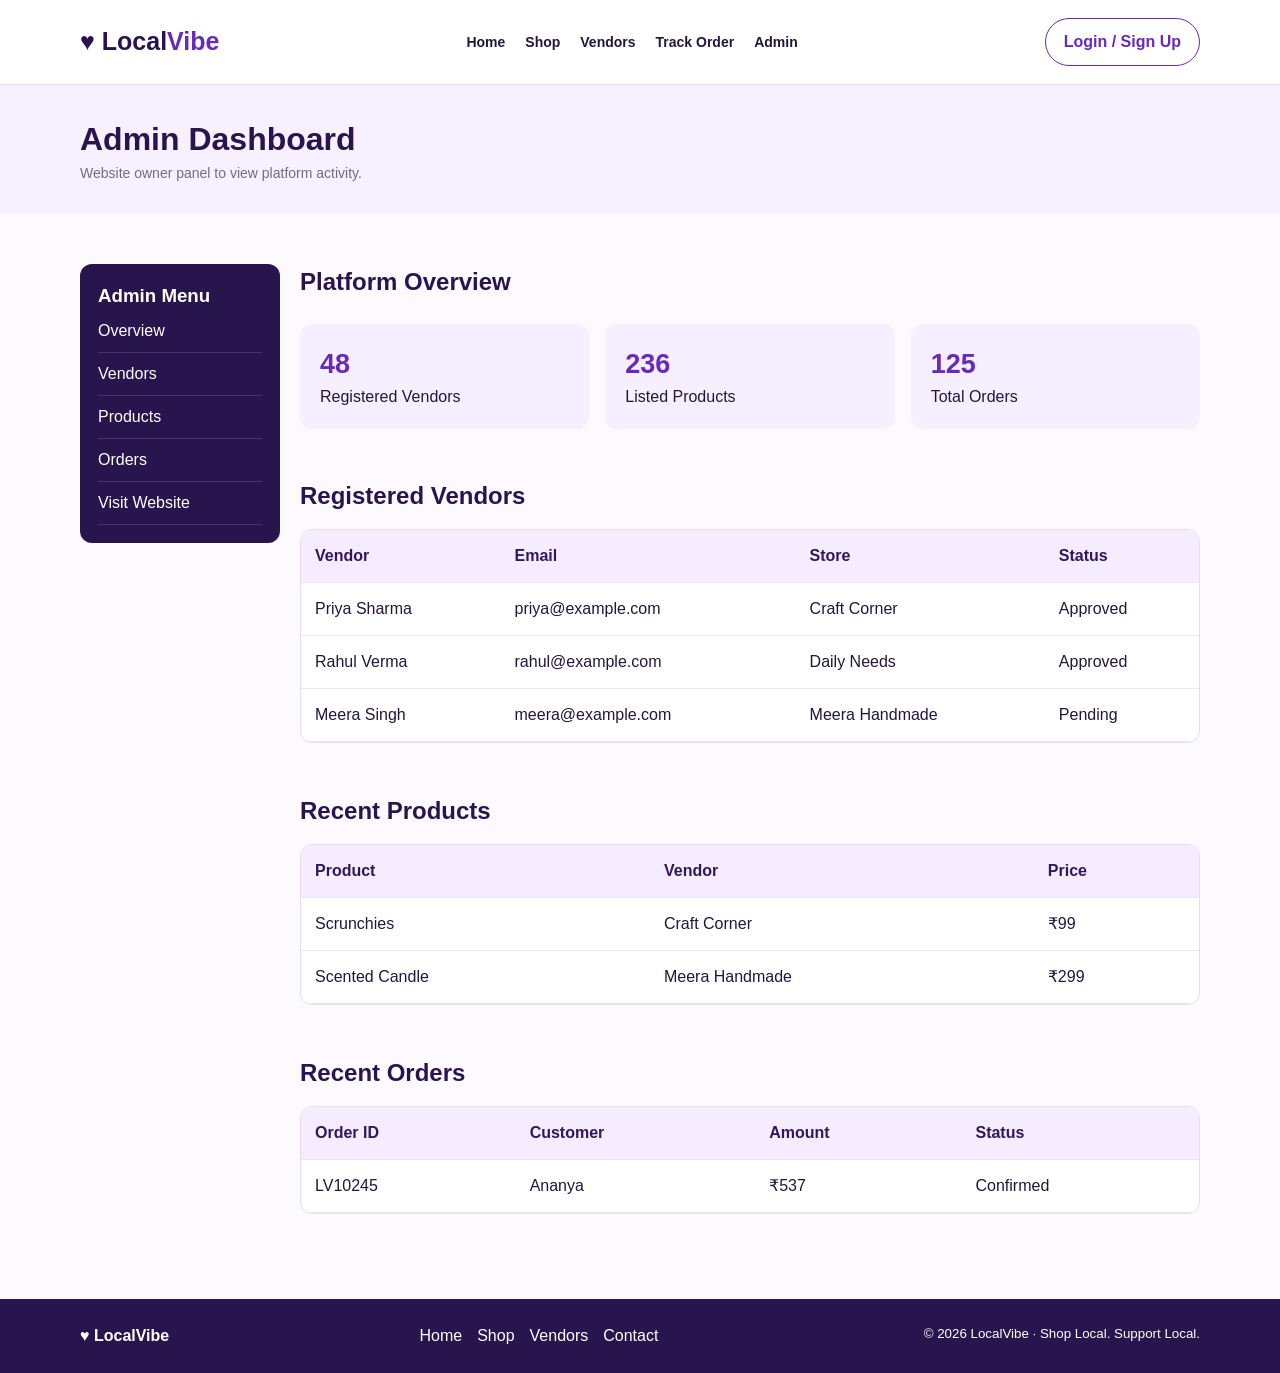
==== admin-dashboard.html @ 2d8b9b7b "Add LocalVibe frontend project pages" ====
<!DOCTYPE html><html lang="en"><head><meta charset="UTF-8"><meta name="viewport" content="width=device-width, initial-scale=1.0"><title>Admin Dashboard | LocalVibe</title><link rel="stylesheet" href="style.css"></head><body><header><div class="wrap nav"><a class="logo" href="index.html">♥ Local<span>Vibe</span></a><nav><a href="index.html">Home</a><a href="shop.html">Shop</a><a href="vendor-dashboard.html">Vendors</a><a href="tracking.html">Track Order</a><a href="admin-dashboard.html">Admin</a></nav><a class="btn outline" href="register.html">Login / Sign Up</a></div></header><section class="title"><div class="wrap"><h1>Admin Dashboard</h1><p class="muted">Website owner panel to view platform activity.</p></div></section><main class="wrap section layout"><aside class="side"><h3>Admin Menu</h3><a href="#overview">Overview</a><a href="#vendors">Vendors</a><a href="#products">Products</a><a href="#orders">Orders</a><a href="index.html">Visit Website</a></aside><div><section id="overview"><h2>Platform Overview</h2><div class="stats"><div class="stat"><strong>48</strong>Registered Vendors</div><div class="stat"><strong>236</strong>Listed Products</div><div class="stat"><strong>125</strong>Total Orders</div></div></section><section class="section" id="vendors"><h2>Registered Vendors</h2><div class="tablebox"><table><tr><th>Vendor</th><th>Email</th><th>Store</th><th>Status</th></tr><tr><td>Priya Sharma</td><td>priya@example.com</td><td>Craft Corner</td><td>Approved</td></tr><tr><td>Rahul Verma</td><td>rahul@example.com</td><td>Daily Needs</td><td>Approved</td></tr><tr><td>Meera Singh</td><td>meera@example.com</td><td>Meera Handmade</td><td>Pending</td></tr></table></div></section><section class="section" id="products"><h2>Recent Products</h2><div class="tablebox"><table><tr><th>Product</th><th>Vendor</th><th>Price</th></tr><tr><td>Scrunchies</td><td>Craft Corner</td><td>₹99</td></tr><tr><td>Scented Candle</td><td>Meera Handmade</td><td>₹299</td></tr></table></div></section><section class="section" id="orders"><h2>Recent Orders</h2><div class="tablebox"><table><tr><th>Order ID</th><th>Customer</th><th>Amount</th><th>Status</th></tr><tr><td>LV10245</td><td>Ananya</td><td>₹537</td><td>Confirmed</td></tr></table></div></section></div></main><footer><div class="wrap foot"><b>♥ LocalVibe</b><div><a href="index.html">Home</a><a href="shop.html">Shop</a><a href="vendor-dashboard.html">Vendors</a><a href="register.html">Contact</a></div><small>© 2026 LocalVibe · Shop Local. Support Local.</small></div></footer></body></html>
---- style.css ----
*{box-sizing:border-box;margin:0;padding:0}body{font-family:Arial,sans-serif;color:#24163b;background:#fcfaff;line-height:1.5}a{text-decoration:none;color:inherit}.wrap{width:min(1120px,92%);margin:auto}header{background:white;border-bottom:1px solid #e8dcf6}.nav{display:flex;justify-content:space-between;align-items:center;gap:18px;padding:18px 0;flex-wrap:wrap}.logo{font-size:25px;font-weight:bold;color:#28134e}.logo span{color:#6829bd}nav{display:flex;gap:20px;flex-wrap:wrap}nav a{font-size:14px;font-weight:bold}.btn{display:inline-block;background:#6829bd;color:white;padding:11px 18px;border-radius:25px;font-weight:bold;border:1px solid #6829bd}.outline{background:white;color:#6829bd}.hero{background:#f0e4ff;padding:45px 0}.hero-grid{display:grid;grid-template-columns:1fr 1fr;gap:28px;align-items:center}.hero h1{font-size:60px;line-height:1.05}.hero h1 span{color:#6829bd}.hero h2{margin:12px 0}.hero p{margin:12px 0 22px;color:#5e526d}.hero img{width:100%;height:300px;object-fit:cover;border-radius:18px}.features,.grid,.stats{display:grid;grid-template-columns:repeat(4,1fr);gap:16px;margin:24px 0}.feature,.card,.panel,.form{background:white;border:1px solid #e7daf5;border-radius:14px;padding:15px}.feature{text-align:center;background:#f7f0ff;font-weight:bold}.feature b{display:block;font-size:25px;color:#6829bd}.card img{width:100%;height:160px;object-fit:cover;border-radius:9px}.card h3{margin:8px 0 3px}.muted{color:#756a80;font-size:14px}.price{font-weight:bold;font-size:18px}.card .btn{padding:8px 12px;font-size:13px}.card-bottom{display:flex;justify-content:space-between;align-items:center;margin-top:9px;gap:6px}.title{background:#f7f0ff;padding:30px 0;margin-bottom:25px}.title h1{font-size:32px;color:#29154d}.section{padding:25px 0}.section h2{margin-bottom:15px;color:#29154d}.banner{background:linear-gradient(100deg,#7132c8,#b27cf0);color:white;border-radius:15px;padding:25px;margin:25px 0;display:flex;justify-content:space-between;align-items:center;gap:15px}.banner .btn{background:white;color:#6829bd}.form{max-width:550px;margin:25px auto;padding:25px}.form h2{margin-bottom:5px}label{display:block;font-weight:bold;margin:12px 0 5px;font-size:14px}input,select,textarea{width:100%;padding:11px;border:1px solid #d9cbe9;border-radius:8px;font:inherit;background:white}.form .btn{width:100%;text-align:center;margin-top:16px}button{font:inherit;cursor:pointer}.two{display:grid;grid-template-columns:1fr 1fr;gap:20px}.detail{display:grid;grid-template-columns:1fr 1fr;gap:30px;align-items:center}.detail img{width:100%;height:350px;object-fit:cover;border-radius:15px}.detail h1{font-size:32px;margin:8px 0}.tablebox{overflow:auto;border:1px solid #e7daf5;border-radius:12px;background:white}table{width:100%;border-collapse:collapse;min-width:550px}th,td{text-align:left;padding:14px;border-bottom:1px solid #eee4f7}th{background:#f5edff;color:#32175c}.stats{grid-template-columns:repeat(3,1fr)}.stat{background:#f6efff;padding:20px;border-radius:12px}.stat strong{display:block;color:#6829bd;font-size:27px}.layout{display:grid;grid-template-columns:200px 1fr;gap:20px}.side{background:#29154d;color:white;border-radius:12px;padding:18px;height:max-content}.side a{display:block;padding:9px 0;border-bottom:1px solid #ffffff25}.status{color:#267541;background:#e5f7e9;border-radius:20px;padding:5px 10px;font-size:12px}footer{background:#29154d;color:white;padding:25px 0;margin-top:35px}.foot{display:flex;justify-content:space-between;gap:15px;flex-wrap:wrap}footer a{margin-right:15px}@media(max-width:800px){.hero-grid,.detail,.two,.layout{grid-template-columns:1fr}.features,.grid{grid-template-columns:repeat(2,1fr)}.hero h1{font-size:46px}.hero img{height:230px}}@media(max-width:480px){.features,.grid,.stats{grid-template-columns:1fr 1fr}.card img{height:120px}.nav{justify-content:center}nav{justify-content:center}.banner{display:block}.banner .btn{margin-top:12px}}
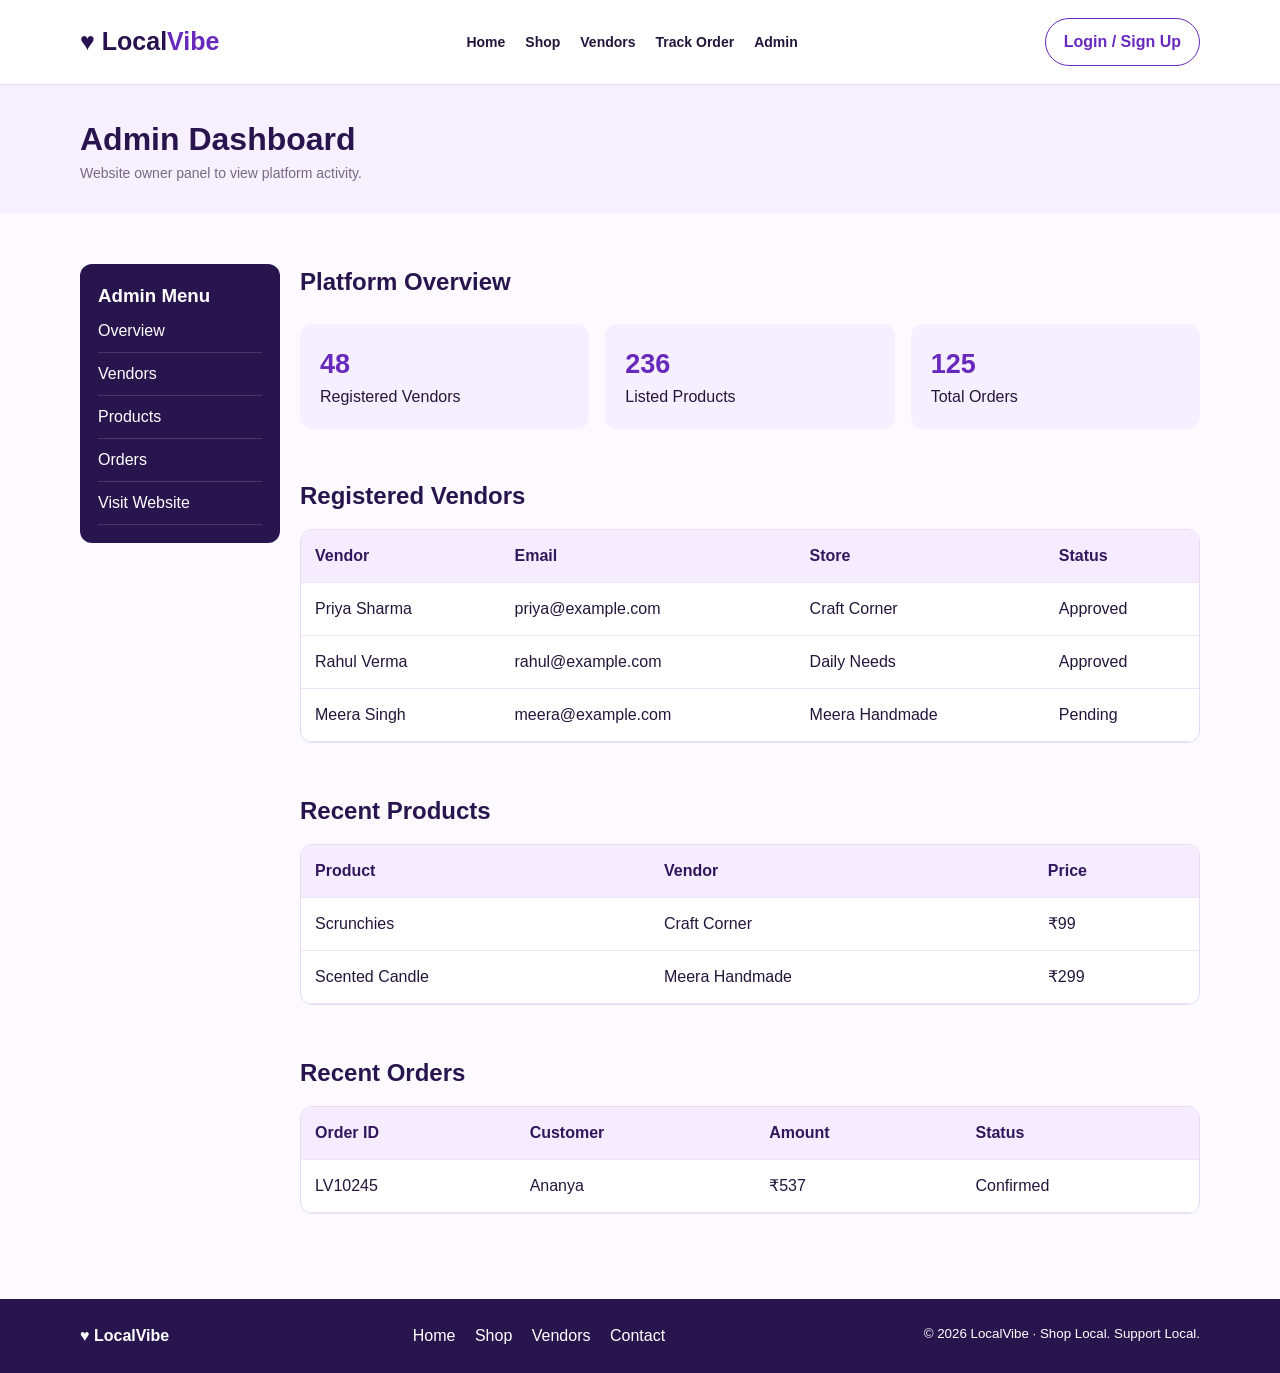
==== commit eedb0305: "Format admin dashboard HTML with readable indentation" ====
--- a/admin-dashboard.html
+++ b/admin-dashboard.html
@@ -1 +1,181 @@
-<!DOCTYPE html><html lang="en"><head><meta charset="UTF-8"><meta name="viewport" content="width=device-width, initial-scale=1.0"><title>Admin Dashboard | LocalVibe</title><link rel="stylesheet" href="style.css"></head><body><header><div class="wrap nav"><a class="logo" href="index.html">♥ Local<span>Vibe</span></a><nav><a href="index.html">Home</a><a href="shop.html">Shop</a><a href="vendor-dashboard.html">Vendors</a><a href="tracking.html">Track Order</a><a href="admin-dashboard.html">Admin</a></nav><a class="btn outline" href="register.html">Login / Sign Up</a></div></header><section class="title"><div class="wrap"><h1>Admin Dashboard</h1><p class="muted">Website owner panel to view platform activity.</p></div></section><main class="wrap section layout"><aside class="side"><h3>Admin Menu</h3><a href="#overview">Overview</a><a href="#vendors">Vendors</a><a href="#products">Products</a><a href="#orders">Orders</a><a href="index.html">Visit Website</a></aside><div><section id="overview"><h2>Platform Overview</h2><div class="stats"><div class="stat"><strong>48</strong>Registered Vendors</div><div class="stat"><strong>236</strong>Listed Products</div><div class="stat"><strong>125</strong>Total Orders</div></div></section><section class="section" id="vendors"><h2>Registered Vendors</h2><div class="tablebox"><table><tr><th>Vendor</th><th>Email</th><th>Store</th><th>Status</th></tr><tr><td>Priya Sharma</td><td>priya@example.com</td><td>Craft Corner</td><td>Approved</td></tr><tr><td>Rahul Verma</td><td>rahul@example.com</td><td>Daily Needs</td><td>Approved</td></tr><tr><td>Meera Singh</td><td>meera@example.com</td><td>Meera Handmade</td><td>Pending</td></tr></table></div></section><section class="section" id="products"><h2>Recent Products</h2><div class="tablebox"><table><tr><th>Product</th><th>Vendor</th><th>Price</th></tr><tr><td>Scrunchies</td><td>Craft Corner</td><td>₹99</td></tr><tr><td>Scented Candle</td><td>Meera Handmade</td><td>₹299</td></tr></table></div></section><section class="section" id="orders"><h2>Recent Orders</h2><div class="tablebox"><table><tr><th>Order ID</th><th>Customer</th><th>Amount</th><th>Status</th></tr><tr><td>LV10245</td><td>Ananya</td><td>₹537</td><td>Confirmed</td></tr></table></div></section></div></main><footer><div class="wrap foot"><b>♥ LocalVibe</b><div><a href="index.html">Home</a><a href="shop.html">Shop</a><a href="vendor-dashboard.html">Vendors</a><a href="register.html">Contact</a></div><small>© 2026 LocalVibe · Shop Local. Support Local.</small></div></footer></body></html>+<!DOCTYPE html>
+<html lang="en">
+<head>
+    <meta charset="UTF-8">
+    <meta name="viewport" content="width=device-width, initial-scale=1.0">
+    <title>Admin Dashboard | LocalVibe</title>
+    <link rel="stylesheet" href="style.css">
+</head>
+
+<body>
+
+    <!-- Website Header -->
+    <header>
+        <div class="wrap nav">
+            <a class="logo" href="index.html">♥ Local<span>Vibe</span></a>
+
+            <nav>
+                <a href="index.html">Home</a>
+                <a href="shop.html">Shop</a>
+                <a href="vendor-dashboard.html">Vendors</a>
+                <a href="tracking.html">Track Order</a>
+                <a href="admin-dashboard.html">Admin</a>
+            </nav>
+
+            <a class="btn outline" href="register.html">Login / Sign Up</a>
+        </div>
+    </header>
+
+    <!-- Page Heading -->
+    <section class="title">
+        <div class="wrap">
+            <h1>Admin Dashboard</h1>
+            <p class="muted">Website owner panel to view platform activity.</p>
+        </div>
+    </section>
+
+    <!-- Dashboard Content -->
+    <main class="wrap section layout">
+
+        <!-- Sidebar Menu -->
+        <aside class="side">
+            <h3>Admin Menu</h3>
+            <a href="#overview">Overview</a>
+            <a href="#vendors">Vendors</a>
+            <a href="#products">Products</a>
+            <a href="#orders">Orders</a>
+            <a href="index.html">Visit Website</a>
+        </aside>
+
+        <div>
+
+            <!-- Platform Overview -->
+            <section id="overview">
+                <h2>Platform Overview</h2>
+
+                <div class="stats">
+                    <div class="stat">
+                        <strong>48</strong>
+                        Registered Vendors
+                    </div>
+
+                    <div class="stat">
+                        <strong>236</strong>
+                        Listed Products
+                    </div>
+
+                    <div class="stat">
+                        <strong>125</strong>
+                        Total Orders
+                    </div>
+                </div>
+            </section>
+
+            <!-- Registered Vendors -->
+            <section class="section" id="vendors">
+                <h2>Registered Vendors</h2>
+
+                <div class="tablebox">
+                    <table>
+                        <tr>
+                            <th>Vendor</th>
+                            <th>Email</th>
+                            <th>Store</th>
+                            <th>Status</th>
+                        </tr>
+
+                        <tr>
+                            <td>Priya Sharma</td>
+                            <td>priya@example.com</td>
+                            <td>Craft Corner</td>
+                            <td>Approved</td>
+                        </tr>
+
+                        <tr>
+                            <td>Rahul Verma</td>
+                            <td>rahul@example.com</td>
+                            <td>Daily Needs</td>
+                            <td>Approved</td>
+                        </tr>
+
+                        <tr>
+                            <td>Meera Singh</td>
+                            <td>meera@example.com</td>
+                            <td>Meera Handmade</td>
+                            <td>Pending</td>
+                        </tr>
+                    </table>
+                </div>
+            </section>
+
+            <!-- Recent Products -->
+            <section class="section" id="products">
+                <h2>Recent Products</h2>
+
+                <div class="tablebox">
+                    <table>
+                        <tr>
+                            <th>Product</th>
+                            <th>Vendor</th>
+                            <th>Price</th>
+                        </tr>
+
+                        <tr>
+                            <td>Scrunchies</td>
+                            <td>Craft Corner</td>
+                            <td>₹99</td>
+                        </tr>
+
+                        <tr>
+                            <td>Scented Candle</td>
+                            <td>Meera Handmade</td>
+                            <td>₹299</td>
+                        </tr>
+                    </table>
+                </div>
+            </section>
+
+            <!-- Recent Orders -->
+            <section class="section" id="orders">
+                <h2>Recent Orders</h2>
+
+                <div class="tablebox">
+                    <table>
+                        <tr>
+                            <th>Order ID</th>
+                            <th>Customer</th>
+                            <th>Amount</th>
+                            <th>Status</th>
+                        </tr>
+
+                        <tr>
+                            <td>LV10245</td>
+                            <td>Ananya</td>
+                            <td>₹537</td>
+                            <td>Confirmed</td>
+                        </tr>
+                    </table>
+                </div>
+            </section>
+
+        </div>
+    </main>
+
+    <!-- Website Footer -->
+    <footer>
+        <div class="wrap foot">
+            <b>♥ LocalVibe</b>
+
+            <div>
+                <a href="index.html">Home</a>
+                <a href="shop.html">Shop</a>
+                <a href="vendor-dashboard.html">Vendors</a>
+                <a href="register.html">Contact</a>
+            </div>
+
+            <small>© 2026 LocalVibe · Shop Local. Support Local.</small>
+        </div>
+    </footer>
+
+</body>
+</html>
--- a/style.css
+++ b/style.css
@@ -1 +1,26 @@
-*{box-sizing:border-box;margin:0;padding:0}body{font-family:Arial,sans-serif;color:#24163b;background:#fcfaff;line-height:1.5}a{text-decoration:none;color:inherit}.wrap{width:min(1120px,92%);margin:auto}header{background:white;border-bottom:1px solid #e8dcf6}.nav{display:flex;justify-content:space-between;align-items:center;gap:18px;padding:18px 0;flex-wrap:wrap}.logo{font-size:25px;font-weight:bold;color:#28134e}.logo span{color:#6829bd}nav{display:flex;gap:20px;flex-wrap:wrap}nav a{font-size:14px;font-weight:bold}.btn{display:inline-block;background:#6829bd;color:white;padding:11px 18px;border-radius:25px;font-weight:bold;border:1px solid #6829bd}.outline{background:white;color:#6829bd}.hero{background:#f0e4ff;padding:45px 0}.hero-grid{display:grid;grid-template-columns:1fr 1fr;gap:28px;align-items:center}.hero h1{font-size:60px;line-height:1.05}.hero h1 span{color:#6829bd}.hero h2{margin:12px 0}.hero p{margin:12px 0 22px;color:#5e526d}.hero img{width:100%;height:300px;object-fit:cover;border-radius:18px}.features,.grid,.stats{display:grid;grid-template-columns:repeat(4,1fr);gap:16px;margin:24px 0}.feature,.card,.panel,.form{background:white;border:1px solid #e7daf5;border-radius:14px;padding:15px}.feature{text-align:center;background:#f7f0ff;font-weight:bold}.feature b{display:block;font-size:25px;color:#6829bd}.card img{width:100%;height:160px;object-fit:cover;border-radius:9px}.card h3{margin:8px 0 3px}.muted{color:#756a80;font-size:14px}.price{font-weight:bold;font-size:18px}.card .btn{padding:8px 12px;font-size:13px}.card-bottom{display:flex;justify-content:space-between;align-items:center;margin-top:9px;gap:6px}.title{background:#f7f0ff;padding:30px 0;margin-bottom:25px}.title h1{font-size:32px;color:#29154d}.section{padding:25px 0}.section h2{margin-bottom:15px;color:#29154d}.banner{background:linear-gradient(100deg,#7132c8,#b27cf0);color:white;border-radius:15px;padding:25px;margin:25px 0;display:flex;justify-content:space-between;align-items:center;gap:15px}.banner .btn{background:white;color:#6829bd}.form{max-width:550px;margin:25px auto;padding:25px}.form h2{margin-bottom:5px}label{display:block;font-weight:bold;margin:12px 0 5px;font-size:14px}input,select,textarea{width:100%;padding:11px;border:1px solid #d9cbe9;border-radius:8px;font:inherit;background:white}.form .btn{width:100%;text-align:center;margin-top:16px}button{font:inherit;cursor:pointer}.two{display:grid;grid-template-columns:1fr 1fr;gap:20px}.detail{display:grid;grid-template-columns:1fr 1fr;gap:30px;align-items:center}.detail img{width:100%;height:350px;object-fit:cover;border-radius:15px}.detail h1{font-size:32px;margin:8px 0}.tablebox{overflow:auto;border:1px solid #e7daf5;border-radius:12px;background:white}table{width:100%;border-collapse:collapse;min-width:550px}th,td{text-align:left;padding:14px;border-bottom:1px solid #eee4f7}th{background:#f5edff;color:#32175c}.stats{grid-template-columns:repeat(3,1fr)}.stat{background:#f6efff;padding:20px;border-radius:12px}.stat strong{display:block;color:#6829bd;font-size:27px}.layout{display:grid;grid-template-columns:200px 1fr;gap:20px}.side{background:#29154d;color:white;border-radius:12px;padding:18px;height:max-content}.side a{display:block;padding:9px 0;border-bottom:1px solid #ffffff25}.status{color:#267541;background:#e5f7e9;border-radius:20px;padding:5px 10px;font-size:12px}footer{background:#29154d;color:white;padding:25px 0;margin-top:35px}.foot{display:flex;justify-content:space-between;gap:15px;flex-wrap:wrap}footer a{margin-right:15px}@media(max-width:800px){.hero-grid,.detail,.two,.layout{grid-template-columns:1fr}.features,.grid{grid-template-columns:repeat(2,1fr)}.hero h1{font-size:46px}.hero img{height:230px}}@media(max-width:480px){.features,.grid,.stats{grid-template-columns:1fr 1fr}.card img{height:120px}.nav{justify-content:center}nav{justify-content:center}.banner{display:block}.banner .btn{margin-top:12px}}+*{box-sizing:border-box;margin:0;padding:0}body{font-family:Arial,sans-serif;color:#24163b;background:#fcfaff;line-height:1.5}a{text-decoration:none;color:inherit}.wrap{width:min(1120px,92%);margin:auto}header{background:white;border-bottom:1px solid #e8dcf6}.nav{display:flex;justify-content:space-between;align-items:center;gap:18px;padding:18px 0;flex-wrap:wrap}.logo{font-size:25px;font-weight:bold;color:#28134e}.logo span{color:#6829bd}nav{display:flex;gap:20px;flex-wrap:wrap}nav a{font-size:14px;font-weight:bold}.btn{display:inline-block;background:#6829bd;color:white;padding:11px 18px;border-radius:25px;font-weight:bold;border:1px solid #6829bd}.outline{background:white;color:#6829bd}.hero{background:#f0e4ff;padding:45px 0}.hero-grid{display:grid;grid-template-columns:1fr 1fr;gap:28px;align-items:center}.hero h1{font-size:60px;line-height:1.05}.hero h1 span{color:#6829bd}.hero h2{margin:12px 0}.hero p{margin:12px 0 22px;color:#5e526d}.hero img{width:100%;height:300px;object-fit:cover;border-radius:18px}.features,.grid,.stats{display:grid;grid-template-columns:repeat(4,1fr);gap:16px;margin:24px 0}.feature,.card,.panel,.form{background:white;border:1px solid #e7daf5;border-radius:14px;padding:15px}.feature{text-align:center;background:#f7f0ff;font-weight:bold}.feature b{display:block;font-size:25px;color:#6829bd}.card img{width:100%;height:160px;object-fit:cover;border-radius:9px}.card h3{margin:8px 0 3px}.muted{color:#756a80;font-size:14px}.price{font-weight:bold;font-size:18px}.card .btn{padding:8px 12px;font-size:13px}.card-bottom{display:flex;justify-content:space-between;align-items:center;margin-top:9px;gap:6px}.title{background:#f7f0ff;padding:30px 0;margin-bottom:25px}.title h1{font-size:32px;color:#29154d}.section{padding:25px 0}.section h2{margin-bottom:15px;color:#29154d}.banner{background:linear-gradient(100deg,#7132c8,#b27cf0);color:white;border-radius:15px;padding:25px;margin:25px 0;display:flex;justify-content:space-between;align-items:center;gap:15px}.banner .btn{background:white;color:#6829bd}.form{max-width:550px;margin:25px auto;padding:25px}.form h2{margin-bottom:5px}label{display:block;font-weight:bold;margin:12px 0 5px;font-size:14px}input,select,textarea{width:100%;padding:11px;border:1px solid #d9cbe9;border-radius:8px;font:inherit;background:white}.form .btn{width:100%;text-align:center;margin-top:16px}button{font:inherit;cursor:pointer}.two{display:grid;grid-template-columns:1fr 1fr;gap:20px}.detail{display:grid;grid-template-columns:1fr 1fr;gap:30px;align-items:center}.detail img{width:100%;height:350px;object-fit:cover;border-radius:15px}.detail h1{font-size:32px;margin:8px 0}.tablebox{overflow:auto;border:1px solid #e7daf5;border-radius:12px;background:white}table{width:100%;border-collapse:collapse;min-width:550px}th,td{text-align:left;padding:14px;border-bottom:1px solid #eee4f7}th{background:#f5edff;color:#32175c}.stats{grid-template-columns:repeat(3,1fr)}.stat{background:#f6efff;padding:20px;border-radius:12px}.stat strong{display:block;color:#6829bd;font-size:27px}.layout{display:grid;grid-template-columns:200px 1fr;gap:20px}.side{background:#29154d;color:white;border-radius:12px;padding:18px;height:max-content}.side a{display:block;padding:9px 0;border-bottom:1px solid #ffffff25}.status{color:#267541;background:#e5f7e9;border-radius:20px;padding:5px 10px;font-size:12px}footer{background:#29154d;color:white;padding:25px 0;margin-top:35px}.foot{display:flex;justify-content:space-between;gap:15px;flex-wrap:wrap}footer a{margin-right:15px}@media(max-width:800px){.hero-grid,.detail,.two,.layout{grid-template-columns:1fr}.features,.grid{grid-template-columns:repeat(2,1fr)}.hero h1{font-size:46px}.hero img{height:230px}}@media(max-width:480px){.features,.grid,.stats{grid-template-columns:1fr 1fr}.card img{height:120px}.nav{justify-content:center}nav{justify-content:center}.banner{display:block}.banner .btn{margin-top:12px}}
+/* Vendor entry and product portal */
+.vendor-entry{min-height:100vh;background:linear-gradient(135deg,#f7efff,#eee1ff);display:flex;flex-direction:column;justify-content:center;align-items:center;padding:28px 15px}.entry-card,.auth-card{width:min(680px,100%);background:#fff;border:1px solid #e6d8f6;border-radius:22px;padding:42px;box-shadow:0 15px 45px #4b267018;text-align:center}.entry-logo{display:inline-block;margin-bottom:25px}.entry-icon{width:62px;height:62px;border-radius:18px;background:#f0e4ff;color:#6829bd;font-size:34px;display:grid;place-items:center;margin:0 auto 18px}.eyebrow{font-size:12px;letter-spacing:2px;font-weight:bold;color:#7b43bd;margin:8px 0}.entry-card h1{font-size:40px;line-height:1.15;color:#29154d;margin:12px 0}.entry-card h1 span{color:#793bc5}.entry-text{max-width:480px;margin:0 auto;color:#756a80}.entry-actions{display:flex;justify-content:center;gap:12px;flex-wrap:wrap;margin:28px 0 18px}.entry-actions .btn{min-width:190px}.entry-note,.demo-note{font-size:12px;color:#81758e;margin-top:18px}.entry-footer{color:#766783;font-size:12px;margin-top:22px}.auth-card{text-align:left;width:min(540px,100%)}.auth-card>.logo{display:inline-block;margin-bottom:24px}.auth-card h1{font-size:30px;color:#29154d;margin:4px 0}.auth-card form{margin-top:18px}.auth-card .full{width:100%;margin-top:22px;text-align:center}.auth-bottom{text-align:center;margin-top:20px;font-size:14px}.auth-bottom a,.back-link{color:#6829bd;font-weight:bold}.back-link{display:block;text-align:center;margin-top:15px;font-size:13px}.signup-card{width:min(720px,100%)}.signup-card .two{gap:0 18px}.dashboard-welcome,.section-heading{display:flex;justify-content:space-between;align-items:center;gap:15px;flex-wrap:wrap}.product-form-panel{padding:25px}.product-form-panel h2{margin:3px 0}.product-fields{display:grid;grid-template-columns:1fr 1fr;gap:4px 20px;margin-top:12px}.product-fields .wide{grid-column:1/-1}.form-actions{display:flex;gap:10px;flex-wrap:wrap;margin-top:20px}.section-heading{margin-bottom:14px}.section-heading h2{margin-bottom:2px}@media(max-width:600px){.entry-card,.auth-card{padding:26px 20px}.entry-card h1{font-size:32px}.product-fields,.signup-card .two{grid-template-columns:1fr}.product-fields .wide{grid-column:auto}.dashboard-welcome .btn{width:100%;text-align:center}}
+
+/* Split-screen vendor login inspired by the supplied reference */
+.login-screen{min-height:100vh;background:#f8f4fb;padding:18px;display:flex;align-items:center;justify-content:center;color:#21143b}
+.login-shell{width:min(1450px,100%);min-height:calc(100vh - 36px);display:grid;grid-template-columns:1.04fr .96fr;background:#fff;border-radius:18px;overflow:hidden;box-shadow:0 12px 50px #29154d16}
+.login-promo{position:relative;min-height:760px;padding:42px 48px 30px;background:radial-gradient(circle at 20% 25%,#fff 0,#fff8ff 38%,transparent 70%),linear-gradient(145deg,#f2e6ff,#e7d5ff 60%,#d6b8fa);display:flex;flex-direction:column;overflow:hidden}
+.promo-top{display:flex;justify-content:space-between;align-items:center;gap:12px}.promo-logo{font-size:30px}.promo-tag{font-size:10px;letter-spacing:1.6px;color:#7041a9;border:1px solid #cbb1e7;padding:8px 12px;border-radius:20px;font-weight:bold}
+.promo-copy{position:relative;z-index:2;margin-top:85px;max-width:540px}.promo-copy .eyebrow{font-size:12px}.promo-copy h1{font-size:clamp(43px,5vw,70px);line-height:1.02;letter-spacing:-2px;color:#21143b;margin:12px 0 18px}.promo-copy h1 span{color:#7838c4}.promo-copy>p:last-child{font-size:17px;line-height:1.7;color:#655574;max-width:480px}
+.promo-products{position:relative;display:flex;align-items:end;gap:15px;margin-top:auto;padding-top:50px;min-height:265px}.promo-product{background:#fff;padding:9px 9px 12px;border-radius:13px;box-shadow:0 12px 28px #4b267022;width:31%;transform:rotate(-5deg)}.promo-product img{width:100%;height:145px;object-fit:cover;border-radius:8px}.promo-product span{display:block;font-size:12px;font-weight:bold;color:#392052;padding:9px 3px 0}.product-two{transform:translateY(-24px) rotate(4deg)}.product-three{transform:rotate(-2deg)}
+.promo-bottom{display:flex;justify-content:space-between;align-items:center;color:#6f42a2;font-size:11px;letter-spacing:2px;font-weight:bold;margin-top:35px}
+.login-side{padding:50px 7%;display:flex;flex-direction:column;justify-content:center;align-items:center;background:#fffafc}.login-box{width:min(440px,100%)}.login-heading{text-align:center;margin-bottom:30px}.login-symbol{width:58px;height:58px;margin:0 auto 16px;display:grid;place-items:center;border-radius:18px;background:#f1e5ff;color:#7136b9;font-size:30px}.login-heading h2{font-size:32px;color:#21143b;margin:5px 0}.login-subtitle{color:#81758e;font-size:14px}.login-box label{font-size:13px;color:#39264f;margin:18px 0 7px}.login-box input,.login-box select{height:54px;border:1px solid #e7dced;background:#faf6fb;border-radius:10px;padding:0 16px;font-size:14px}.login-box input:focus,.login-box select:focus{outline:2px solid #d9baf7;border-color:#9a65d0}.login-submit{width:100%;height:55px;margin-top:27px;border:0;border-radius:10px;background:#7136b9;color:#fff;font-weight:bold;font-size:16px;display:flex;align-items:center;justify-content:center;gap:12px}.login-submit span,.signup-link span{font-size:20px}.login-divider{display:flex;align-items:center;gap:12px;margin:28px 0 17px;color:#988aa5;font-size:10px;letter-spacing:1.5px;font-weight:bold}.login-divider:before,.login-divider:after{content:"";height:1px;background:#eee5f2;flex:1}.signup-link{display:flex;justify-content:center;align-items:center;gap:10px;width:100%;padding:14px;border:1px solid #cdb2e8;border-radius:10px;color:#6730a9;font-weight:bold}.login-demo{text-align:center;color:#9a8fa2;font-size:11px;line-height:1.5;margin-top:24px}.login-footer{font-size:11px;color:#9a8fa2;margin-top:45px}.login-brand-mobile{display:none}
+@media(max-width:850px){.login-screen{padding:0}.login-shell{min-height:100vh;border-radius:0;grid-template-columns:1fr}.login-promo{min-height:520px;padding:28px}.promo-copy{margin-top:50px}.promo-copy h1{font-size:48px}.promo-products{min-height:190px;padding-top:25px}.promo-product img{height:100px}.login-side{padding:45px 25px}.login-footer{margin-top:28px}}
+@media(max-width:480px){.login-promo{min-height:490px;padding:23px}.promo-tag{display:none}.promo-copy{margin-top:42px}.promo-copy h1{font-size:42px}.promo-copy>p:last-child{font-size:14px}.promo-products{gap:8px;min-height:160px}.promo-product{padding:6px}.promo-product img{height:78px}.promo-product span{font-size:10px}.login-heading h2{font-size:28px}}
+
+/* LocalVibe original brand lockup */
+.brand-lockup{display:inline-flex;align-items:center;gap:10px;text-decoration:none;white-space:nowrap}
+.brand-bag{width:48px;height:48px;display:block;flex:none}
+.brand-name{font-size:34px;font-weight:800;letter-spacing:-1.2px;color:#17112c;line-height:1}
+.brand-name span{color:#7132c8}
+.promo-logo{font-size:inherit}
+@media(max-width:480px){.brand-bag{width:40px;height:40px}.brand-name{font-size:29px}}
+
+/* Consistent LocalVibe logo spacing on vendor signup/login cards */
+.auth-card>.brand-lockup{display:inline-flex;margin-bottom:24px}
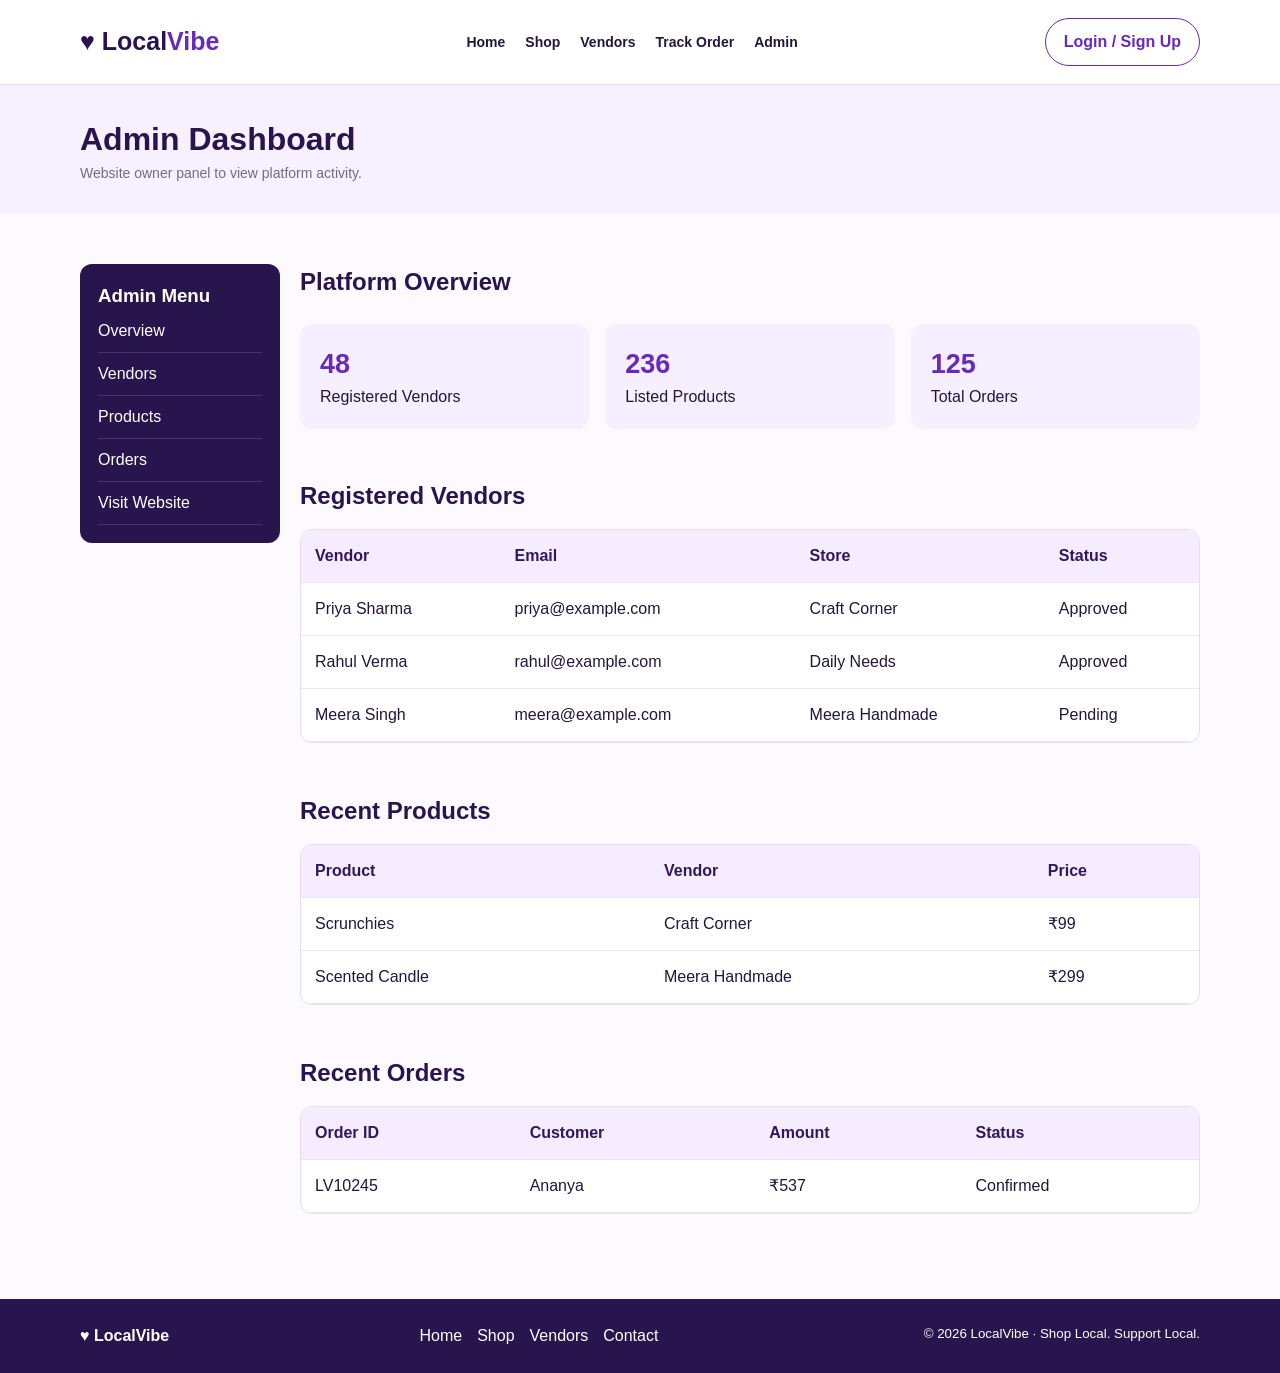
==== commit e4ea7137: "Format project source code with readable indentation" ====
--- a/admin-dashboard.html
+++ b/admin-dashboard.html
@@ -1,181 +1,220 @@
 <!DOCTYPE html>
 <html lang="en">
-<head>
-    <meta charset="UTF-8">
-    <meta name="viewport" content="width=device-width, initial-scale=1.0">
-    <title>Admin Dashboard | LocalVibe</title>
-    <link rel="stylesheet" href="style.css">
-</head>
-
-<body>
-
-    <!-- Website Header -->
-    <header>
-        <div class="wrap nav">
-            <a class="logo" href="index.html">♥ Local<span>Vibe</span></a>
-
-            <nav>
-                <a href="index.html">Home</a>
-                <a href="shop.html">Shop</a>
-                <a href="vendor-dashboard.html">Vendors</a>
-                <a href="tracking.html">Track Order</a>
-                <a href="admin-dashboard.html">Admin</a>
-            </nav>
-
-            <a class="btn outline" href="register.html">Login / Sign Up</a>
-        </div>
-    </header>
-
-    <!-- Page Heading -->
-    <section class="title">
-        <div class="wrap">
-            <h1>Admin Dashboard</h1>
-            <p class="muted">Website owner panel to view platform activity.</p>
-        </div>
-    </section>
-
-    <!-- Dashboard Content -->
-    <main class="wrap section layout">
-
-        <!-- Sidebar Menu -->
-        <aside class="side">
-            <h3>Admin Menu</h3>
-            <a href="#overview">Overview</a>
-            <a href="#vendors">Vendors</a>
-            <a href="#products">Products</a>
-            <a href="#orders">Orders</a>
-            <a href="index.html">Visit Website</a>
-        </aside>
-
-        <div>
-
-            <!-- Platform Overview -->
-            <section id="overview">
-                <h2>Platform Overview</h2>
-
-                <div class="stats">
-                    <div class="stat">
-                        <strong>48</strong>
+    <head>
+        <meta charset="UTF-8">
+        <meta name="viewport" content="width=device-width, initial-scale=1.0">
+        <title>
+            Admin Dashboard | LocalVibe
+        </title>
+        <link rel="stylesheet" href="style.css">
+    </head>
+    <body>
+        <!-- Website Header -->
+        <header>
+            <div class="wrap nav">
+                <a class="logo" href="index.html">♥ Local<span>Vibe</span></a>
+                <nav>
+                    <a href="index.html">Home</a><a href="shop.html">Shop</a><a href="vendor-dashboard.html">Vendors</a><a href="tracking.html">Track Order</a><a href="admin-dashboard.html">Admin</a>
+                </nav>
+                <a class="btn outline" href="register.html">Login / Sign Up</a>
+            </div>
+        </header>
+        <!-- Page Heading -->
+        <section class="title">
+            <div class="wrap">
+                <h1>
+                    Admin Dashboard
+                </h1>
+                <p class="muted">
+                    Website owner panel to view platform activity.
+                </p>
+            </div>
+        </section>
+        <!-- Dashboard Content -->
+        <main class="wrap section layout">
+            <!-- Sidebar Menu -->
+            <aside class="side">
+                <h3>
+                    Admin Menu
+                </h3>
+                <a href="#overview">Overview</a><a href="#vendors">Vendors</a><a href="#products">Products</a><a href="#orders">Orders</a><a href="index.html">Visit Website</a>
+            </aside>
+            <div>
+                <!-- Platform Overview -->
+                <section id="overview">
+                    <h2>
+                        Platform Overview
+                    </h2>
+                    <div class="stats">
+                        <div class="stat">
+                            <strong>48</strong> Registered Vendors
+                        </div>
+                        <div class="stat">
+                            <strong>236</strong> Listed Products
+                        </div>
+                        <div class="stat">
+                            <strong>125</strong> Total Orders
+                        </div>
+                    </div>
+                </section>
+                <!-- Registered Vendors -->
+                <section class="section" id="vendors">
+                    <h2>
                         Registered Vendors
-                    </div>
-
-                    <div class="stat">
-                        <strong>236</strong>
-                        Listed Products
-                    </div>
-
-                    <div class="stat">
-                        <strong>125</strong>
-                        Total Orders
-                    </div>
+                    </h2>
+                    <div class="tablebox">
+                        <table>
+                            <tr>
+                                <th>
+                                    Vendor
+                                </th>
+                                <th>
+                                    Email
+                                </th>
+                                <th>
+                                    Store
+                                </th>
+                                <th>
+                                    Status
+                                </th>
+                            </tr>
+                            <tr>
+                                <td>
+                                    Priya Sharma
+                                </td>
+                                <td>
+                                    priya@example.com
+                                </td>
+                                <td>
+                                    Craft Corner
+                                </td>
+                                <td>
+                                    Approved
+                                </td>
+                            </tr>
+                            <tr>
+                                <td>
+                                    Rahul Verma
+                                </td>
+                                <td>
+                                    rahul@example.com
+                                </td>
+                                <td>
+                                    Daily Needs
+                                </td>
+                                <td>
+                                    Approved
+                                </td>
+                            </tr>
+                            <tr>
+                                <td>
+                                    Meera Singh
+                                </td>
+                                <td>
+                                    meera@example.com
+                                </td>
+                                <td>
+                                    Meera Handmade
+                                </td>
+                                <td>
+                                    Pending
+                                </td>
+                            </tr>
+                        </table>
+                    </div>
+                </section>
+                <!-- Recent Products -->
+                <section class="section" id="products">
+                    <h2>
+                        Recent Products
+                    </h2>
+                    <div class="tablebox">
+                        <table>
+                            <tr>
+                                <th>
+                                    Product
+                                </th>
+                                <th>
+                                    Vendor
+                                </th>
+                                <th>
+                                    Price
+                                </th>
+                            </tr>
+                            <tr>
+                                <td>
+                                    Scrunchies
+                                </td>
+                                <td>
+                                    Craft Corner
+                                </td>
+                                <td>
+                                    ₹99
+                                </td>
+                            </tr>
+                            <tr>
+                                <td>
+                                    Scented Candle
+                                </td>
+                                <td>
+                                    Meera Handmade
+                                </td>
+                                <td>
+                                    ₹299
+                                </td>
+                            </tr>
+                        </table>
+                    </div>
+                </section>
+                <!-- Recent Orders -->
+                <section class="section" id="orders">
+                    <h2>
+                        Recent Orders
+                    </h2>
+                    <div class="tablebox">
+                        <table>
+                            <tr>
+                                <th>
+                                    Order ID
+                                </th>
+                                <th>
+                                    Customer
+                                </th>
+                                <th>
+                                    Amount
+                                </th>
+                                <th>
+                                    Status
+                                </th>
+                            </tr>
+                            <tr>
+                                <td>
+                                    LV10245
+                                </td>
+                                <td>
+                                    Ananya
+                                </td>
+                                <td>
+                                    ₹537
+                                </td>
+                                <td>
+                                    Confirmed
+                                </td>
+                            </tr>
+                        </table>
+                    </div>
+                </section>
+            </div>
+        </main>
+        <!-- Website Footer -->
+        <footer>
+            <div class="wrap foot">
+                <b>♥ LocalVibe</b>
+                <div>
+                    <a href="index.html">Home</a><a href="shop.html">Shop</a><a href="vendor-dashboard.html">Vendors</a><a href="register.html">Contact</a>
                 </div>
-            </section>
-
-            <!-- Registered Vendors -->
-            <section class="section" id="vendors">
-                <h2>Registered Vendors</h2>
-
-                <div class="tablebox">
-                    <table>
-                        <tr>
-                            <th>Vendor</th>
-                            <th>Email</th>
-                            <th>Store</th>
-                            <th>Status</th>
-                        </tr>
-
-                        <tr>
-                            <td>Priya Sharma</td>
-                            <td>priya@example.com</td>
-                            <td>Craft Corner</td>
-                            <td>Approved</td>
-                        </tr>
-
-                        <tr>
-                            <td>Rahul Verma</td>
-                            <td>rahul@example.com</td>
-                            <td>Daily Needs</td>
-                            <td>Approved</td>
-                        </tr>
-
-                        <tr>
-                            <td>Meera Singh</td>
-                            <td>meera@example.com</td>
-                            <td>Meera Handmade</td>
-                            <td>Pending</td>
-                        </tr>
-                    </table>
-                </div>
-            </section>
-
-            <!-- Recent Products -->
-            <section class="section" id="products">
-                <h2>Recent Products</h2>
-
-                <div class="tablebox">
-                    <table>
-                        <tr>
-                            <th>Product</th>
-                            <th>Vendor</th>
-                            <th>Price</th>
-                        </tr>
-
-                        <tr>
-                            <td>Scrunchies</td>
-                            <td>Craft Corner</td>
-                            <td>₹99</td>
-                        </tr>
-
-                        <tr>
-                            <td>Scented Candle</td>
-                            <td>Meera Handmade</td>
-                            <td>₹299</td>
-                        </tr>
-                    </table>
-                </div>
-            </section>
-
-            <!-- Recent Orders -->
-            <section class="section" id="orders">
-                <h2>Recent Orders</h2>
-
-                <div class="tablebox">
-                    <table>
-                        <tr>
-                            <th>Order ID</th>
-                            <th>Customer</th>
-                            <th>Amount</th>
-                            <th>Status</th>
-                        </tr>
-
-                        <tr>
-                            <td>LV10245</td>
-                            <td>Ananya</td>
-                            <td>₹537</td>
-                            <td>Confirmed</td>
-                        </tr>
-                    </table>
-                </div>
-            </section>
-
-        </div>
-    </main>
-
-    <!-- Website Footer -->
-    <footer>
-        <div class="wrap foot">
-            <b>♥ LocalVibe</b>
-
-            <div>
-                <a href="index.html">Home</a>
-                <a href="shop.html">Shop</a>
-                <a href="vendor-dashboard.html">Vendors</a>
-                <a href="register.html">Contact</a>
-            </div>
-
-            <small>© 2026 LocalVibe · Shop Local. Support Local.</small>
-        </div>
-    </footer>
-
-</body>
+                <small>© 2026 LocalVibe · Shop Local. Support Local.</small>
+            </div>
+        </footer>
+    </body>
 </html>
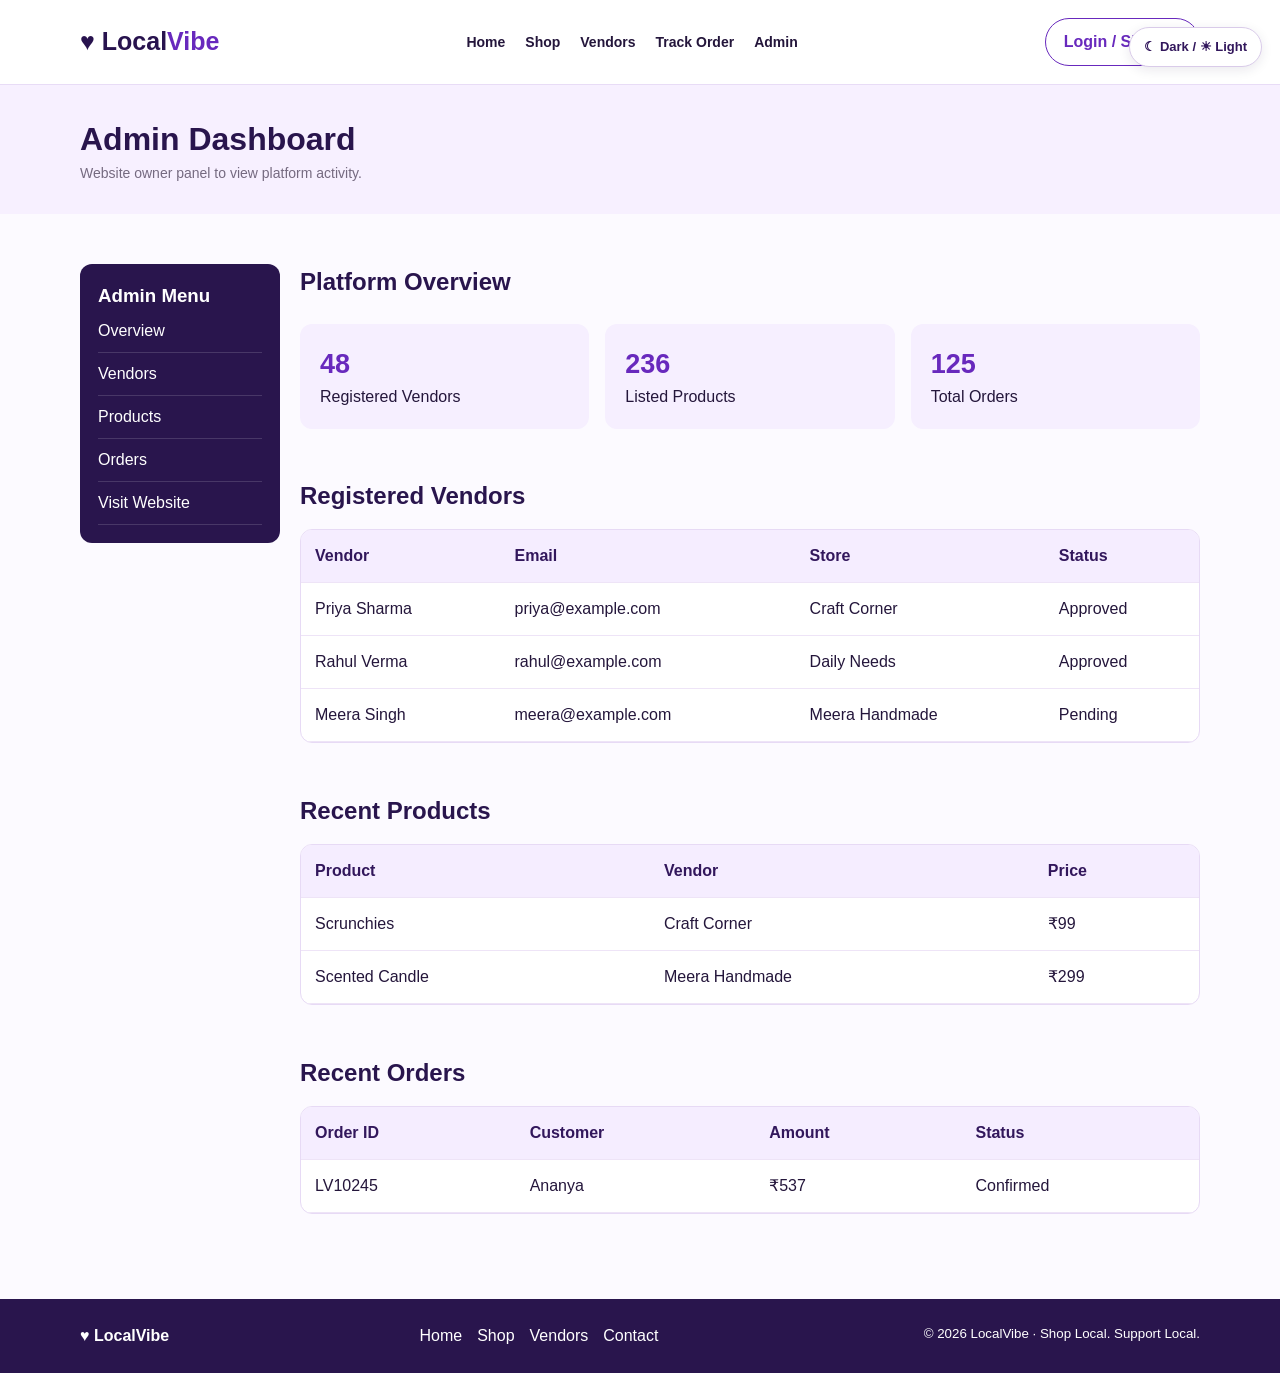
==== commit e199a372: "Insert CSS-only dark mode switch" ====
--- a/admin-dashboard.html
+++ b/admin-dashboard.html
@@ -1,14 +1,15 @@
 <!DOCTYPE html>
 <html lang="en">
     <head>
-        <meta charset="UTF-8">
-        <meta name="viewport" content="width=device-width, initial-scale=1.0">
+        <meta charset="UTF-8"><meta name="viewport" content="width=device-width, initial-scale=1.0">
         <title>
             Admin Dashboard | LocalVibe
         </title>
         <link rel="stylesheet" href="style.css">
     </head>
     <body>
+        <input type="checkbox" id="theme-toggle" class="theme-checkbox">
+        <label for="theme-toggle" class="theme-button">☾ Dark / ☀ Light</label>
         <!-- Website Header -->
         <header>
             <div class="wrap nav">
--- a/style.css
+++ b/style.css
@@ -1,26 +1,1142 @@
-*{box-sizing:border-box;margin:0;padding:0}body{font-family:Arial,sans-serif;color:#24163b;background:#fcfaff;line-height:1.5}a{text-decoration:none;color:inherit}.wrap{width:min(1120px,92%);margin:auto}header{background:white;border-bottom:1px solid #e8dcf6}.nav{display:flex;justify-content:space-between;align-items:center;gap:18px;padding:18px 0;flex-wrap:wrap}.logo{font-size:25px;font-weight:bold;color:#28134e}.logo span{color:#6829bd}nav{display:flex;gap:20px;flex-wrap:wrap}nav a{font-size:14px;font-weight:bold}.btn{display:inline-block;background:#6829bd;color:white;padding:11px 18px;border-radius:25px;font-weight:bold;border:1px solid #6829bd}.outline{background:white;color:#6829bd}.hero{background:#f0e4ff;padding:45px 0}.hero-grid{display:grid;grid-template-columns:1fr 1fr;gap:28px;align-items:center}.hero h1{font-size:60px;line-height:1.05}.hero h1 span{color:#6829bd}.hero h2{margin:12px 0}.hero p{margin:12px 0 22px;color:#5e526d}.hero img{width:100%;height:300px;object-fit:cover;border-radius:18px}.features,.grid,.stats{display:grid;grid-template-columns:repeat(4,1fr);gap:16px;margin:24px 0}.feature,.card,.panel,.form{background:white;border:1px solid #e7daf5;border-radius:14px;padding:15px}.feature{text-align:center;background:#f7f0ff;font-weight:bold}.feature b{display:block;font-size:25px;color:#6829bd}.card img{width:100%;height:160px;object-fit:cover;border-radius:9px}.card h3{margin:8px 0 3px}.muted{color:#756a80;font-size:14px}.price{font-weight:bold;font-size:18px}.card .btn{padding:8px 12px;font-size:13px}.card-bottom{display:flex;justify-content:space-between;align-items:center;margin-top:9px;gap:6px}.title{background:#f7f0ff;padding:30px 0;margin-bottom:25px}.title h1{font-size:32px;color:#29154d}.section{padding:25px 0}.section h2{margin-bottom:15px;color:#29154d}.banner{background:linear-gradient(100deg,#7132c8,#b27cf0);color:white;border-radius:15px;padding:25px;margin:25px 0;display:flex;justify-content:space-between;align-items:center;gap:15px}.banner .btn{background:white;color:#6829bd}.form{max-width:550px;margin:25px auto;padding:25px}.form h2{margin-bottom:5px}label{display:block;font-weight:bold;margin:12px 0 5px;font-size:14px}input,select,textarea{width:100%;padding:11px;border:1px solid #d9cbe9;border-radius:8px;font:inherit;background:white}.form .btn{width:100%;text-align:center;margin-top:16px}button{font:inherit;cursor:pointer}.two{display:grid;grid-template-columns:1fr 1fr;gap:20px}.detail{display:grid;grid-template-columns:1fr 1fr;gap:30px;align-items:center}.detail img{width:100%;height:350px;object-fit:cover;border-radius:15px}.detail h1{font-size:32px;margin:8px 0}.tablebox{overflow:auto;border:1px solid #e7daf5;border-radius:12px;background:white}table{width:100%;border-collapse:collapse;min-width:550px}th,td{text-align:left;padding:14px;border-bottom:1px solid #eee4f7}th{background:#f5edff;color:#32175c}.stats{grid-template-columns:repeat(3,1fr)}.stat{background:#f6efff;padding:20px;border-radius:12px}.stat strong{display:block;color:#6829bd;font-size:27px}.layout{display:grid;grid-template-columns:200px 1fr;gap:20px}.side{background:#29154d;color:white;border-radius:12px;padding:18px;height:max-content}.side a{display:block;padding:9px 0;border-bottom:1px solid #ffffff25}.status{color:#267541;background:#e5f7e9;border-radius:20px;padding:5px 10px;font-size:12px}footer{background:#29154d;color:white;padding:25px 0;margin-top:35px}.foot{display:flex;justify-content:space-between;gap:15px;flex-wrap:wrap}footer a{margin-right:15px}@media(max-width:800px){.hero-grid,.detail,.two,.layout{grid-template-columns:1fr}.features,.grid{grid-template-columns:repeat(2,1fr)}.hero h1{font-size:46px}.hero img{height:230px}}@media(max-width:480px){.features,.grid,.stats{grid-template-columns:1fr 1fr}.card img{height:120px}.nav{justify-content:center}nav{justify-content:center}.banner{display:block}.banner .btn{margin-top:12px}}
+* {
+    box-sizing:border-box;
+    margin:0;
+    padding:0
+}
+
+body {
+    font-family:Arial,sans-serif;
+    color:#24163b;
+    background:#fcfaff;
+    line-height:1.5
+}
+
+a {
+    text-decoration:none;
+    color:inherit
+}
+
+.wrap {
+    width:min(1120px,92%);
+    margin:auto
+}
+
+header {
+    background:white;
+    border-bottom:1px solid #e8dcf6
+}
+
+.nav {
+    display:flex;
+    justify-content:space-between;
+    align-items:center;
+    gap:18px;
+    padding:18px 0;
+    flex-wrap:wrap
+}
+
+.logo {
+    font-size:25px;
+    font-weight:bold;
+    color:#28134e
+}
+
+.logo span {
+    color:#6829bd
+}
+
+nav {
+    display:flex;
+    gap:20px;
+    flex-wrap:wrap
+}
+
+nav a {
+    font-size:14px;
+    font-weight:bold
+}
+
+.btn {
+    display:inline-block;
+    background:#6829bd;
+    color:white;
+    padding:11px 18px;
+    border-radius:25px;
+    font-weight:bold;
+    border:1px solid #6829bd
+}
+
+.outline {
+    background:white;
+    color:#6829bd
+}
+
+.hero {
+    background:#f0e4ff;
+    padding:45px 0
+}
+
+.hero-grid {
+    display:grid;
+    grid-template-columns:1fr 1fr;
+    gap:28px;
+    align-items:center
+}
+
+.hero h1 {
+    font-size:60px;
+    line-height:1.05
+}
+
+.hero h1 span {
+    color:#6829bd
+}
+
+.hero h2 {
+    margin:12px 0
+}
+
+.hero p {
+    margin:12px 0 22px;
+    color:#5e526d
+}
+
+.hero img {
+    width:100%;
+    height:300px;
+    object-fit:cover;
+    border-radius:18px
+}
+
+.features,.grid,.stats {
+    display:grid;
+    grid-template-columns:repeat(4,1fr);
+    gap:16px;
+    margin:24px 0
+}
+
+.feature,.card,.panel,.form {
+    background:white;
+    border:1px solid #e7daf5;
+    border-radius:14px;
+    padding:15px
+}
+
+.feature {
+    text-align:center;
+    background:#f7f0ff;
+    font-weight:bold
+}
+
+.feature b {
+    display:block;
+    font-size:25px;
+    color:#6829bd
+}
+
+.card img {
+    width:100%;
+    height:160px;
+    object-fit:cover;
+    border-radius:9px
+}
+
+.card h3 {
+    margin:8px 0 3px
+}
+
+.muted {
+    color:#756a80;
+    font-size:14px
+}
+
+.price {
+    font-weight:bold;
+    font-size:18px
+}
+
+.card .btn {
+    padding:8px 12px;
+    font-size:13px
+}
+
+.card-bottom {
+    display:flex;
+    justify-content:space-between;
+    align-items:center;
+    margin-top:9px;
+    gap:6px
+}
+
+.title {
+    background:#f7f0ff;
+    padding:30px 0;
+    margin-bottom:25px
+}
+
+.title h1 {
+    font-size:32px;
+    color:#29154d
+}
+
+.section {
+    padding:25px 0
+}
+
+.section h2 {
+    margin-bottom:15px;
+    color:#29154d
+}
+
+.banner {
+    background:linear-gradient(100deg,#7132c8,#b27cf0);
+    color:white;
+    border-radius:15px;
+    padding:25px;
+    margin:25px 0;
+    display:flex;
+    justify-content:space-between;
+    align-items:center;
+    gap:15px
+}
+
+.banner .btn {
+    background:white;
+    color:#6829bd
+}
+
+.form {
+    max-width:550px;
+    margin:25px auto;
+    padding:25px
+}
+
+.form h2 {
+    margin-bottom:5px
+}
+
+label {
+    display:block;
+    font-weight:bold;
+    margin:12px 0 5px;
+    font-size:14px
+}
+
+input,select,textarea {
+    width:100%;
+    padding:11px;
+    border:1px solid #d9cbe9;
+    border-radius:8px;
+    font:inherit;
+    background:white
+}
+
+.form .btn {
+    width:100%;
+    text-align:center;
+    margin-top:16px
+}
+
+button {
+    font:inherit;
+    cursor:pointer
+}
+
+.two {
+    display:grid;
+    grid-template-columns:1fr 1fr;
+    gap:20px
+}
+
+.detail {
+    display:grid;
+    grid-template-columns:1fr 1fr;
+    gap:30px;
+    align-items:center
+}
+
+.detail img {
+    width:100%;
+    height:350px;
+    object-fit:cover;
+    border-radius:15px
+}
+
+.detail h1 {
+    font-size:32px;
+    margin:8px 0
+}
+
+.tablebox {
+    overflow:auto;
+    border:1px solid #e7daf5;
+    border-radius:12px;
+    background:white
+}
+
+table {
+    width:100%;
+    border-collapse:collapse;
+    min-width:550px
+}
+
+th,td {
+    text-align:left;
+    padding:14px;
+    border-bottom:1px solid #eee4f7
+}
+
+th {
+    background:#f5edff;
+    color:#32175c
+}
+
+.stats {
+    grid-template-columns:repeat(3,1fr)
+}
+
+.stat {
+    background:#f6efff;
+    padding:20px;
+    border-radius:12px
+}
+
+.stat strong {
+    display:block;
+    color:#6829bd;
+    font-size:27px
+}
+
+.layout {
+    display:grid;
+    grid-template-columns:200px 1fr;
+    gap:20px
+}
+
+.side {
+    background:#29154d;
+    color:white;
+    border-radius:12px;
+    padding:18px;
+    height:max-content
+}
+
+.side a {
+    display:block;
+    padding:9px 0;
+    border-bottom:1px solid #ffffff25
+}
+
+.status {
+    color:#267541;
+    background:#e5f7e9;
+    border-radius:20px;
+    padding:5px 10px;
+    font-size:12px
+}
+
+footer {
+    background:#29154d;
+    color:white;
+    padding:25px 0;
+    margin-top:35px
+}
+
+.foot {
+    display:flex;
+    justify-content:space-between;
+    gap:15px;
+    flex-wrap:wrap
+}
+
+footer a {
+    margin-right:15px
+}
+
+@media(max-width:800px) {
+    .hero-grid,.detail,.two,.layout {
+        grid-template-columns:1fr
+    }
+
+    .features,.grid {
+        grid-template-columns:repeat(2,1fr)
+    }
+
+    .hero h1 {
+        font-size:46px
+    }
+
+    .hero img {
+        height:230px
+    }
+
+}
+
+@media(max-width:480px) {
+    .features,.grid,.stats {
+        grid-template-columns:1fr 1fr
+    }
+
+    .card img {
+        height:120px
+    }
+
+    .nav {
+        justify-content:center
+    }
+
+    nav {
+        justify-content:center
+    }
+
+    .banner {
+        display:block
+    }
+
+    .banner .btn {
+        margin-top:12px
+    }
+
+}
+
 /* Vendor entry and product portal */
-.vendor-entry{min-height:100vh;background:linear-gradient(135deg,#f7efff,#eee1ff);display:flex;flex-direction:column;justify-content:center;align-items:center;padding:28px 15px}.entry-card,.auth-card{width:min(680px,100%);background:#fff;border:1px solid #e6d8f6;border-radius:22px;padding:42px;box-shadow:0 15px 45px #4b267018;text-align:center}.entry-logo{display:inline-block;margin-bottom:25px}.entry-icon{width:62px;height:62px;border-radius:18px;background:#f0e4ff;color:#6829bd;font-size:34px;display:grid;place-items:center;margin:0 auto 18px}.eyebrow{font-size:12px;letter-spacing:2px;font-weight:bold;color:#7b43bd;margin:8px 0}.entry-card h1{font-size:40px;line-height:1.15;color:#29154d;margin:12px 0}.entry-card h1 span{color:#793bc5}.entry-text{max-width:480px;margin:0 auto;color:#756a80}.entry-actions{display:flex;justify-content:center;gap:12px;flex-wrap:wrap;margin:28px 0 18px}.entry-actions .btn{min-width:190px}.entry-note,.demo-note{font-size:12px;color:#81758e;margin-top:18px}.entry-footer{color:#766783;font-size:12px;margin-top:22px}.auth-card{text-align:left;width:min(540px,100%)}.auth-card>.logo{display:inline-block;margin-bottom:24px}.auth-card h1{font-size:30px;color:#29154d;margin:4px 0}.auth-card form{margin-top:18px}.auth-card .full{width:100%;margin-top:22px;text-align:center}.auth-bottom{text-align:center;margin-top:20px;font-size:14px}.auth-bottom a,.back-link{color:#6829bd;font-weight:bold}.back-link{display:block;text-align:center;margin-top:15px;font-size:13px}.signup-card{width:min(720px,100%)}.signup-card .two{gap:0 18px}.dashboard-welcome,.section-heading{display:flex;justify-content:space-between;align-items:center;gap:15px;flex-wrap:wrap}.product-form-panel{padding:25px}.product-form-panel h2{margin:3px 0}.product-fields{display:grid;grid-template-columns:1fr 1fr;gap:4px 20px;margin-top:12px}.product-fields .wide{grid-column:1/-1}.form-actions{display:flex;gap:10px;flex-wrap:wrap;margin-top:20px}.section-heading{margin-bottom:14px}.section-heading h2{margin-bottom:2px}@media(max-width:600px){.entry-card,.auth-card{padding:26px 20px}.entry-card h1{font-size:32px}.product-fields,.signup-card .two{grid-template-columns:1fr}.product-fields .wide{grid-column:auto}.dashboard-welcome .btn{width:100%;text-align:center}}
+.vendor-entry {
+    min-height:100vh;
+    background:linear-gradient(135deg,#f7efff,#eee1ff);
+    display:flex;
+    flex-direction:column;
+    justify-content:center;
+    align-items:center;
+    padding:28px 15px
+}
+
+.entry-card,.auth-card {
+    width:min(680px,100%);
+    background:#fff;
+    border:1px solid #e6d8f6;
+    border-radius:22px;
+    padding:42px;
+    box-shadow:0 15px 45px #4b267018;
+    text-align:center
+}
+
+.entry-logo {
+    display:inline-block;
+    margin-bottom:25px
+}
+
+.entry-icon {
+    width:62px;
+    height:62px;
+    border-radius:18px;
+    background:#f0e4ff;
+    color:#6829bd;
+    font-size:34px;
+    display:grid;
+    place-items:center;
+    margin:0 auto 18px
+}
+
+.eyebrow {
+    font-size:12px;
+    letter-spacing:2px;
+    font-weight:bold;
+    color:#7b43bd;
+    margin:8px 0
+}
+
+.entry-card h1 {
+    font-size:40px;
+    line-height:1.15;
+    color:#29154d;
+    margin:12px 0
+}
+
+.entry-card h1 span {
+    color:#793bc5
+}
+
+.entry-text {
+    max-width:480px;
+    margin:0 auto;
+    color:#756a80
+}
+
+.entry-actions {
+    display:flex;
+    justify-content:center;
+    gap:12px;
+    flex-wrap:wrap;
+    margin:28px 0 18px
+}
+
+.entry-actions .btn {
+    min-width:190px
+}
+
+.entry-note,.demo-note {
+    font-size:12px;
+    color:#81758e;
+    margin-top:18px
+}
+
+.entry-footer {
+    color:#766783;
+    font-size:12px;
+    margin-top:22px
+}
+
+.auth-card {
+    text-align:left;
+    width:min(540px,100%)
+}
+
+.auth-card>.logo {
+    display:inline-block;
+    margin-bottom:24px
+}
+
+.auth-card h1 {
+    font-size:30px;
+    color:#29154d;
+    margin:4px 0
+}
+
+.auth-card form {
+    margin-top:18px
+}
+
+.auth-card .full {
+    width:100%;
+    margin-top:22px;
+    text-align:center
+}
+
+.auth-bottom {
+    text-align:center;
+    margin-top:20px;
+    font-size:14px
+}
+
+.auth-bottom a,.back-link {
+    color:#6829bd;
+    font-weight:bold
+}
+
+.back-link {
+    display:block;
+    text-align:center;
+    margin-top:15px;
+    font-size:13px
+}
+
+.signup-card {
+    width:min(720px,100%)
+}
+
+.signup-card .two {
+    gap:0 18px
+}
+
+.dashboard-welcome,.section-heading {
+    display:flex;
+    justify-content:space-between;
+    align-items:center;
+    gap:15px;
+    flex-wrap:wrap
+}
+
+.product-form-panel {
+    padding:25px
+}
+
+.product-form-panel h2 {
+    margin:3px 0
+}
+
+.product-fields {
+    display:grid;
+    grid-template-columns:1fr 1fr;
+    gap:4px 20px;
+    margin-top:12px
+}
+
+.product-fields .wide {
+    grid-column:1/-1
+}
+
+.form-actions {
+    display:flex;
+    gap:10px;
+    flex-wrap:wrap;
+    margin-top:20px
+}
+
+.section-heading {
+    margin-bottom:14px
+}
+
+.section-heading h2 {
+    margin-bottom:2px
+}
+
+@media(max-width:600px) {
+    .entry-card,.auth-card {
+        padding:26px 20px
+    }
+
+    .entry-card h1 {
+        font-size:32px
+    }
+
+    .product-fields,.signup-card .two {
+        grid-template-columns:1fr
+    }
+
+    .product-fields .wide {
+        grid-column:auto
+    }
+
+    .dashboard-welcome .btn {
+        width:100%;
+        text-align:center
+    }
+
+}
 
 /* Split-screen vendor login inspired by the supplied reference */
-.login-screen{min-height:100vh;background:#f8f4fb;padding:18px;display:flex;align-items:center;justify-content:center;color:#21143b}
-.login-shell{width:min(1450px,100%);min-height:calc(100vh - 36px);display:grid;grid-template-columns:1.04fr .96fr;background:#fff;border-radius:18px;overflow:hidden;box-shadow:0 12px 50px #29154d16}
-.login-promo{position:relative;min-height:760px;padding:42px 48px 30px;background:radial-gradient(circle at 20% 25%,#fff 0,#fff8ff 38%,transparent 70%),linear-gradient(145deg,#f2e6ff,#e7d5ff 60%,#d6b8fa);display:flex;flex-direction:column;overflow:hidden}
-.promo-top{display:flex;justify-content:space-between;align-items:center;gap:12px}.promo-logo{font-size:30px}.promo-tag{font-size:10px;letter-spacing:1.6px;color:#7041a9;border:1px solid #cbb1e7;padding:8px 12px;border-radius:20px;font-weight:bold}
-.promo-copy{position:relative;z-index:2;margin-top:85px;max-width:540px}.promo-copy .eyebrow{font-size:12px}.promo-copy h1{font-size:clamp(43px,5vw,70px);line-height:1.02;letter-spacing:-2px;color:#21143b;margin:12px 0 18px}.promo-copy h1 span{color:#7838c4}.promo-copy>p:last-child{font-size:17px;line-height:1.7;color:#655574;max-width:480px}
-.promo-products{position:relative;display:flex;align-items:end;gap:15px;margin-top:auto;padding-top:50px;min-height:265px}.promo-product{background:#fff;padding:9px 9px 12px;border-radius:13px;box-shadow:0 12px 28px #4b267022;width:31%;transform:rotate(-5deg)}.promo-product img{width:100%;height:145px;object-fit:cover;border-radius:8px}.promo-product span{display:block;font-size:12px;font-weight:bold;color:#392052;padding:9px 3px 0}.product-two{transform:translateY(-24px) rotate(4deg)}.product-three{transform:rotate(-2deg)}
-.promo-bottom{display:flex;justify-content:space-between;align-items:center;color:#6f42a2;font-size:11px;letter-spacing:2px;font-weight:bold;margin-top:35px}
-.login-side{padding:50px 7%;display:flex;flex-direction:column;justify-content:center;align-items:center;background:#fffafc}.login-box{width:min(440px,100%)}.login-heading{text-align:center;margin-bottom:30px}.login-symbol{width:58px;height:58px;margin:0 auto 16px;display:grid;place-items:center;border-radius:18px;background:#f1e5ff;color:#7136b9;font-size:30px}.login-heading h2{font-size:32px;color:#21143b;margin:5px 0}.login-subtitle{color:#81758e;font-size:14px}.login-box label{font-size:13px;color:#39264f;margin:18px 0 7px}.login-box input,.login-box select{height:54px;border:1px solid #e7dced;background:#faf6fb;border-radius:10px;padding:0 16px;font-size:14px}.login-box input:focus,.login-box select:focus{outline:2px solid #d9baf7;border-color:#9a65d0}.login-submit{width:100%;height:55px;margin-top:27px;border:0;border-radius:10px;background:#7136b9;color:#fff;font-weight:bold;font-size:16px;display:flex;align-items:center;justify-content:center;gap:12px}.login-submit span,.signup-link span{font-size:20px}.login-divider{display:flex;align-items:center;gap:12px;margin:28px 0 17px;color:#988aa5;font-size:10px;letter-spacing:1.5px;font-weight:bold}.login-divider:before,.login-divider:after{content:"";height:1px;background:#eee5f2;flex:1}.signup-link{display:flex;justify-content:center;align-items:center;gap:10px;width:100%;padding:14px;border:1px solid #cdb2e8;border-radius:10px;color:#6730a9;font-weight:bold}.login-demo{text-align:center;color:#9a8fa2;font-size:11px;line-height:1.5;margin-top:24px}.login-footer{font-size:11px;color:#9a8fa2;margin-top:45px}.login-brand-mobile{display:none}
-@media(max-width:850px){.login-screen{padding:0}.login-shell{min-height:100vh;border-radius:0;grid-template-columns:1fr}.login-promo{min-height:520px;padding:28px}.promo-copy{margin-top:50px}.promo-copy h1{font-size:48px}.promo-products{min-height:190px;padding-top:25px}.promo-product img{height:100px}.login-side{padding:45px 25px}.login-footer{margin-top:28px}}
-@media(max-width:480px){.login-promo{min-height:490px;padding:23px}.promo-tag{display:none}.promo-copy{margin-top:42px}.promo-copy h1{font-size:42px}.promo-copy>p:last-child{font-size:14px}.promo-products{gap:8px;min-height:160px}.promo-product{padding:6px}.promo-product img{height:78px}.promo-product span{font-size:10px}.login-heading h2{font-size:28px}}
+.login-screen {
+    min-height:100vh;
+    background:#f8f4fb;
+    padding:18px;
+    display:flex;
+    align-items:center;
+    justify-content:center;
+    color:#21143b
+}
+
+.login-shell {
+    width:min(1450px,100%);
+    min-height:calc(100vh - 36px);
+    display:grid;
+    grid-template-columns:1.04fr .96fr;
+    background:#fff;
+    border-radius:18px;
+    overflow:hidden;
+    box-shadow:0 12px 50px #29154d16
+}
+
+.login-promo {
+    position:relative;
+    min-height:760px;
+    padding:42px 48px 30px;
+    background:radial-gradient(circle at 20% 25%,#fff 0,#fff8ff 38%,transparent 70%),linear-gradient(145deg,#f2e6ff,#e7d5ff 60%,#d6b8fa);
+    display:flex;
+    flex-direction:column;
+    overflow:hidden
+}
+
+.promo-top {
+    display:flex;
+    justify-content:space-between;
+    align-items:center;
+    gap:12px
+}
+
+.promo-logo {
+    font-size:30px
+}
+
+.promo-tag {
+    font-size:10px;
+    letter-spacing:1.6px;
+    color:#7041a9;
+    border:1px solid #cbb1e7;
+    padding:8px 12px;
+    border-radius:20px;
+    font-weight:bold
+}
+
+.promo-copy {
+    position:relative;
+    z-index:2;
+    margin-top:85px;
+    max-width:540px
+}
+
+.promo-copy .eyebrow {
+    font-size:12px
+}
+
+.promo-copy h1 {
+    font-size:clamp(43px,5vw,70px);
+    line-height:1.02;
+    letter-spacing:-2px;
+    color:#21143b;
+    margin:12px 0 18px
+}
+
+.promo-copy h1 span {
+    color:#7838c4
+}
+
+.promo-copy>p:last-child {
+    font-size:17px;
+    line-height:1.7;
+    color:#655574;
+    max-width:480px
+}
+
+.promo-products {
+    position:relative;
+    display:flex;
+    align-items:end;
+    gap:15px;
+    margin-top:auto;
+    padding-top:50px;
+    min-height:265px
+}
+
+.promo-product {
+    background:#fff;
+    padding:9px 9px 12px;
+    border-radius:13px;
+    box-shadow:0 12px 28px #4b267022;
+    width:31%;
+    transform:rotate(-5deg)
+}
+
+.promo-product img {
+    width:100%;
+    height:145px;
+    object-fit:cover;
+    border-radius:8px
+}
+
+.promo-product span {
+    display:block;
+    font-size:12px;
+    font-weight:bold;
+    color:#392052;
+    padding:9px 3px 0
+}
+
+.product-two {
+    transform:translateY(-24px) rotate(4deg)
+}
+
+.product-three {
+    transform:rotate(-2deg)
+}
+
+.promo-bottom {
+    display:flex;
+    justify-content:space-between;
+    align-items:center;
+    color:#6f42a2;
+    font-size:11px;
+    letter-spacing:2px;
+    font-weight:bold;
+    margin-top:35px
+}
+
+.login-side {
+    padding:50px 7%;
+    display:flex;
+    flex-direction:column;
+    justify-content:center;
+    align-items:center;
+    background:#fffafc
+}
+
+.login-box {
+    width:min(440px,100%)
+}
+
+.login-heading {
+    text-align:center;
+    margin-bottom:30px
+}
+
+.login-symbol {
+    width:58px;
+    height:58px;
+    margin:0 auto 16px;
+    display:grid;
+    place-items:center;
+    border-radius:18px;
+    background:#f1e5ff;
+    color:#7136b9;
+    font-size:30px
+}
+
+.login-heading h2 {
+    font-size:32px;
+    color:#21143b;
+    margin:5px 0
+}
+
+.login-subtitle {
+    color:#81758e;
+    font-size:14px
+}
+
+.login-box label {
+    font-size:13px;
+    color:#39264f;
+    margin:18px 0 7px
+}
+
+.login-box input,.login-box select {
+    height:54px;
+    border:1px solid #e7dced;
+    background:#faf6fb;
+    border-radius:10px;
+    padding:0 16px;
+    font-size:14px
+}
+
+.login-box input:focus,.login-box select:focus {
+    outline:2px solid #d9baf7;
+    border-color:#9a65d0
+}
+
+.login-submit {
+    width:100%;
+    height:55px;
+    margin-top:27px;
+    border:0;
+    border-radius:10px;
+    background:#7136b9;
+    color:#fff;
+    font-weight:bold;
+    font-size:16px;
+    display:flex;
+    align-items:center;
+    justify-content:center;
+    gap:12px
+}
+
+.login-submit span,.signup-link span {
+    font-size:20px
+}
+
+.login-divider {
+    display:flex;
+    align-items:center;
+    gap:12px;
+    margin:28px 0 17px;
+    color:#988aa5;
+    font-size:10px;
+    letter-spacing:1.5px;
+    font-weight:bold
+}
+
+.login-divider:before,.login-divider:after {
+    content:"";
+    height:1px;
+    background:#eee5f2;
+    flex:1
+}
+
+.signup-link {
+    display:flex;
+    justify-content:center;
+    align-items:center;
+    gap:10px;
+    width:100%;
+    padding:14px;
+    border:1px solid #cdb2e8;
+    border-radius:10px;
+    color:#6730a9;
+    font-weight:bold
+}
+
+.login-demo {
+    text-align:center;
+    color:#9a8fa2;
+    font-size:11px;
+    line-height:1.5;
+    margin-top:24px
+}
+
+.login-footer {
+    font-size:11px;
+    color:#9a8fa2;
+    margin-top:45px
+}
+
+.login-brand-mobile {
+    display:none
+}
+
+@media(max-width:850px) {
+    .login-screen {
+        padding:0
+    }
+
+    .login-shell {
+        min-height:100vh;
+        border-radius:0;
+        grid-template-columns:1fr
+    }
+
+    .login-promo {
+        min-height:520px;
+        padding:28px
+    }
+
+    .promo-copy {
+        margin-top:50px
+    }
+
+    .promo-copy h1 {
+        font-size:48px
+    }
+
+    .promo-products {
+        min-height:190px;
+        padding-top:25px
+    }
+
+    .promo-product img {
+        height:100px
+    }
+
+    .login-side {
+        padding:45px 25px
+    }
+
+    .login-footer {
+        margin-top:28px
+    }
+
+}
+
+@media(max-width:480px) {
+    .login-promo {
+        min-height:490px;
+        padding:23px
+    }
+
+    .promo-tag {
+        display:none
+    }
+
+    .promo-copy {
+        margin-top:42px
+    }
+
+    .promo-copy h1 {
+        font-size:42px
+    }
+
+    .promo-copy>p:last-child {
+        font-size:14px
+    }
+
+    .promo-products {
+        gap:8px;
+        min-height:160px
+    }
+
+    .promo-product {
+        padding:6px
+    }
+
+    .promo-product img {
+        height:78px
+    }
+
+    .promo-product span {
+        font-size:10px
+    }
+
+    .login-heading h2 {
+        font-size:28px
+    }
+
+}
 
 /* LocalVibe original brand lockup */
-.brand-lockup{display:inline-flex;align-items:center;gap:10px;text-decoration:none;white-space:nowrap}
-.brand-bag{width:48px;height:48px;display:block;flex:none}
-.brand-name{font-size:34px;font-weight:800;letter-spacing:-1.2px;color:#17112c;line-height:1}
-.brand-name span{color:#7132c8}
-.promo-logo{font-size:inherit}
-@media(max-width:480px){.brand-bag{width:40px;height:40px}.brand-name{font-size:29px}}
+.brand-lockup {
+    display:inline-flex;
+    align-items:center;
+    gap:10px;
+    text-decoration:none;
+    white-space:nowrap
+}
+
+.brand-bag {
+    width:48px;
+    height:48px;
+    display:block;
+    flex:none
+}
+
+.brand-name {
+    font-size:34px;
+    font-weight:800;
+    letter-spacing:-1.2px;
+    color:#17112c;
+    line-height:1
+}
+
+.brand-name span {
+    color:#7132c8
+}
+
+.promo-logo {
+    font-size:inherit
+}
+
+@media(max-width:480px) {
+    .brand-bag {
+        width:40px;
+        height:40px
+    }
+
+    .brand-name {
+        font-size:29px
+    }
+
+}
 
 /* Consistent LocalVibe logo spacing on vendor signup/login cards */
-.auth-card>.brand-lockup{display:inline-flex;margin-bottom:24px}
+.auth-card>.brand-lockup {
+    display:inline-flex;
+    margin-bottom:24px
+}
+
+
+/* Product photos in the vendor dashboard */
+.product-thumb {
+    width:65px;
+    height:55px;
+    object-fit:cover;
+    border-radius:7px;
+    border:1px solid #e7daf5
+}
+
+#productsList td {
+    vertical-align:middle
+}
+
+
+/* CSS-only dark and light mode */
+.theme-checkbox {
+    position: fixed;
+    opacity: 0;
+    pointer-events: none;
+}
+
+.theme-button {
+    position: fixed;
+    top: 15px;
+    right: 18px;
+    z-index: 1000;
+    padding: 9px 14px;
+    border: 1px solid #d9cbe9;
+    border-radius: 22px;
+    background: white;
+    color: #32175c;
+    font-size: 13px;
+    cursor: pointer;
+    box-shadow: 0 3px 12px #24163b18;
+}
+
+.theme-checkbox:focus + .theme-button {
+    outline: 2px solid #7132c8;
+    outline-offset: 3px;
+}
+
+body:has(#theme-toggle:checked) {
+    background: #171421;
+    color: #eee8f7;
+}
+
+body:has(#theme-toggle:checked) .login-shell,
+body:has(#theme-toggle:checked) .login-side,
+body:has(#theme-toggle:checked) .auth-card,
+body:has(#theme-toggle:checked) .entry-card,
+body:has(#theme-toggle:checked) .card,
+body:has(#theme-toggle:checked) .panel,
+body:has(#theme-toggle:checked) .form,
+body:has(#theme-toggle:checked) .tablebox,
+body:has(#theme-toggle:checked) header,
+body:has(#theme-toggle:checked) .stat {
+    background: #242033;
+    color: #eee8f7;
+    border-color: #403653;
+}
+
+body:has(#theme-toggle:checked) .login-screen,
+body:has(#theme-toggle:checked) .vendor-entry {
+    background: #171421;
+    color: #eee8f7;
+}
+
+body:has(#theme-toggle:checked) .login-promo {
+    background: linear-gradient(145deg, #302342, #28203a 60%, #211c32);
+}
+
+body:has(#theme-toggle:checked) .title,
+body:has(#theme-toggle:checked) .hero,
+body:has(#theme-toggle:checked) .feature,
+body:has(#theme-toggle:checked) .stat {
+    background: #302840;
+}
+
+body:has(#theme-toggle:checked) h1,
+body:has(#theme-toggle:checked) h2,
+body:has(#theme-toggle:checked) h3,
+body:has(#theme-toggle:checked) .brand-name {
+    color: #f3edff;
+}
+
+body:has(#theme-toggle:checked) p,
+body:has(#theme-toggle:checked) label,
+body:has(#theme-toggle:checked) nav a,
+body:has(#theme-toggle:checked) .muted {
+    color: #c4b8d3;
+}
+
+body:has(#theme-toggle:checked) input,
+body:has(#theme-toggle:checked) select,
+body:has(#theme-toggle:checked) textarea {
+    background: #191725;
+    color: #f3edff;
+    border-color: #514465;
+}
+
+body:has(#theme-toggle:checked) th {
+    background: #352b46;
+    color: #f3edff;
+}
+
+body:has(#theme-toggle:checked) td,
+body:has(#theme-toggle:checked) th {
+    border-color: #403653;
+}
+
+body:has(#theme-toggle:checked) .theme-button {
+    background: #302840;
+    color: #f3edff;
+    border-color: #5a496d;
+}
+
+body:has(#theme-toggle:checked) .outline,
+body:has(#theme-toggle:checked) .signup-link {
+    background: #302840;
+    color: #e5d4ff;
+    border-color: #72549a;
+}
+
+@media(max-width: 600px) {
+    .theme-button {
+        top: 10px;
+        right: 10px;
+        padding: 7px 10px;
+        font-size: 11px;
+    }
+}
